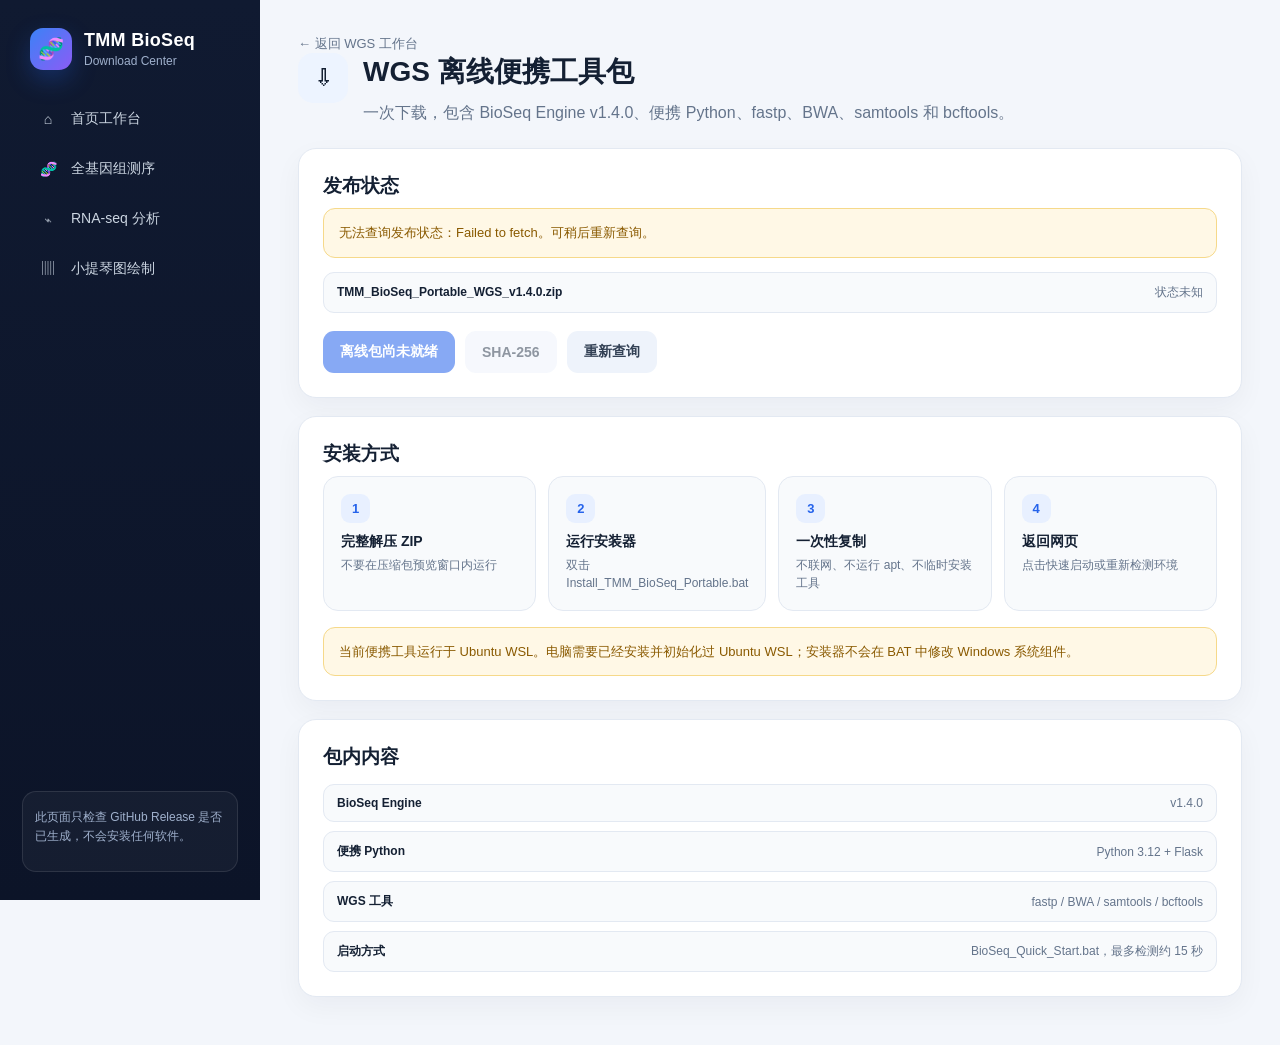
==== downloads/index.html @ 25191772 "Add portable WGS package download center" ====
<!DOCTYPE html>
<html lang="zh-CN">
<head>
<meta charset="UTF-8">
<meta name="viewport" content="width=device-width,initial-scale=1.0">
<meta http-equiv="Cache-Control" content="no-cache, no-store, must-revalidate">
<meta http-equiv="Pragma" content="no-cache">
<meta http-equiv="Expires" content="0">
<title>TMM BioSeq 离线工具包下载</title>
<link rel="stylesheet" href="../assets/style.css?v=20260730-5">
<link rel="stylesheet" href="../assets/engine-status.css?v=20260730-5">
</head>
<body>
<div class="app-shell">
  <aside class="sidebar">
    <div class="brand"><div class="brand-mark">🧬</div><div><strong>TMM BioSeq</strong><span>Download Center</span></div></div>
    <nav class="side-nav">
      <a href="../?v=20260730-5"><span class="nav-icon">⌂</span>首页工作台</a>
      <a href="../WGS/?v=20260730-5"><span class="nav-icon">🧬</span>全基因组测序</a>
      <a href="../RNAseq/?v=20260730-5"><span class="nav-icon">⌁</span>RNA-seq 分析</a>
      <a href="../Violin/?v=20260730-5"><span class="nav-icon">▥</span>小提琴图绘制</a>
    </nav>
    <div class="sidebar-footer"><p>此页面只检查 GitHub Release 是否已生成，不会安装任何软件。</p></div>
  </aside>

  <main class="main-content">
    <div class="module-page">
      <a class="back-link" href="../WGS/?v=20260730-5">← 返回 WGS 工作台</a>
      <div class="page-head">
        <div class="page-title"><div class="module-icon">⇩</div><div><h1>WGS 离线便携工具包</h1><p>一次下载，包含 BioSeq Engine v1.4.0、便携 Python、fastp、BWA、samtools 和 bcftools。</p></div></div>
      </div>

      <section class="panel">
        <h3>发布状态</h3>
        <div id="releaseStatus" class="notice info">正在查询 GitHub Release…</div>
        <div id="assetSummary" class="file-summary" style="margin-top:14px">
          <div class="file-item"><strong>TMM_BioSeq_Portable_WGS_v1.4.0.zip</strong><span>查询中</span></div>
        </div>
        <div class="action-row">
          <a id="downloadButton" class="btn" href="#" aria-disabled="true" style="pointer-events:none;opacity:.55">离线包尚未就绪</a>
          <a id="checksumButton" class="btn secondary" href="#" aria-disabled="true" style="pointer-events:none;opacity:.55">SHA-256</a>
          <button class="btn secondary" type="button" onclick="checkRelease()">重新查询</button>
        </div>
      </section>

      <section class="panel" style="margin-top:18px">
        <h3>安装方式</h3>
        <div class="workflow">
          <div class="workflow-step"><strong>1</strong><b>完整解压 ZIP</b><span>不要在压缩包预览窗口内运行</span></div>
          <div class="workflow-step"><strong>2</strong><b>运行安装器</b><span>双击 Install_TMM_BioSeq_Portable.bat</span></div>
          <div class="workflow-step"><strong>3</strong><b>一次性复制</b><span>不联网、不运行 apt、不临时安装工具</span></div>
          <div class="workflow-step"><strong>4</strong><b>返回网页</b><span>点击快速启动或重新检测环境</span></div>
        </div>
        <div class="notice" style="margin-top:16px">当前便携工具运行于 Ubuntu WSL。电脑需要已经安装并初始化过 Ubuntu WSL；安装器不会在 BAT 中修改 Windows 系统组件。</div>
      </section>

      <section class="panel" style="margin-top:18px">
        <h3>包内内容</h3>
        <div class="file-summary">
          <div class="file-item"><strong>BioSeq Engine</strong><span>v1.4.0</span></div>
          <div class="file-item"><strong>便携 Python</strong><span>Python 3.12 + Flask</span></div>
          <div class="file-item"><strong>WGS 工具</strong><span>fastp / BWA / samtools / bcftools</span></div>
          <div class="file-item"><strong>启动方式</strong><span>BioSeq_Quick_Start.bat，最多检测约 15 秒</span></div>
        </div>
      </section>
    </div>
  </main>
</div>
<script>
const RELEASE_API='https://api.github.com/repos/ttmmss278-png/TMM/releases/tags/bioseq-portable-v1.4.0';
const PACKAGE_NAME='TMM_BioSeq_Portable_WGS_v1.4.0.zip';
const CHECKSUM_NAME=PACKAGE_NAME+'.sha256';

function formatBytes(bytes){
  if(!Number.isFinite(bytes)||bytes<=0) return '未知大小';
  const units=['B','KB','MB','GB'];
  const index=Math.min(Math.floor(Math.log(bytes)/Math.log(1024)),units.length-1);
  return `${(bytes/Math.pow(1024,index)).toFixed(index===0?0:1)} ${units[index]}`;
}

function setLink(id,asset,label){
  const link=document.getElementById(id);
  if(!asset){
    link.href='#';
    link.setAttribute('aria-disabled','true');
    link.style.pointerEvents='none';
    link.style.opacity='.55';
    if(label) link.textContent=label;
    return;
  }
  link.href=asset.browser_download_url;
  link.removeAttribute('aria-disabled');
  link.style.pointerEvents='';
  link.style.opacity='';
  if(label) link.textContent=label;
}

async function checkRelease(){
  const status=document.getElementById('releaseStatus');
  const summary=document.getElementById('assetSummary');
  status.className='notice info';
  status.textContent='正在查询 GitHub Release…';
  setLink('downloadButton',null,'离线包尚未就绪');
  setLink('checksumButton',null,'SHA-256');

  try{
    const response=await fetch(RELEASE_API,{cache:'no-store',headers:{Accept:'application/vnd.github+json'}});
    if(response.status===404){
      status.className='notice';
      status.textContent='离线包仍在 GitHub Actions 构建中。无需在网页等待，稍后点击“重新查询”。';
      summary.innerHTML=`<div class="file-item"><strong>${PACKAGE_NAME}</strong><span>构建中</span></div>`;
      return;
    }
    if(!response.ok) throw new Error(`GitHub API 返回 HTTP ${response.status}`);
    const release=await response.json();
    const assets=Array.isArray(release.assets)?release.assets:[];
    const packageAsset=assets.find(asset=>asset.name===PACKAGE_NAME);
    const checksumAsset=assets.find(asset=>asset.name===CHECKSUM_NAME);
    if(!packageAsset){
      status.className='notice';
      status.textContent='Release 已建立，但完整 ZIP 尚未上传完成。稍后重新查询。';
      summary.innerHTML=`<div class="file-item"><strong>${PACKAGE_NAME}</strong><span>正在上传</span></div>`;
      return;
    }
    status.className='notice info';
    status.textContent=`离线包已发布：${release.name||release.tag_name}`;
    summary.innerHTML=`<div class="file-item"><strong>${packageAsset.name}</strong><span>${formatBytes(packageAsset.size)}</span></div>`;
    setLink('downloadButton',packageAsset,'下载完整离线包');
    setLink('checksumButton',checksumAsset,checksumAsset?'下载 SHA-256':'SHA-256 尚未上传');
  }catch(error){
    status.className='notice';
    status.textContent=`无法查询发布状态：${error.message}。可稍后重新查询。`;
    summary.innerHTML=`<div class="file-item"><strong>${PACKAGE_NAME}</strong><span>状态未知</span></div>`;
  }
}

document.addEventListener('DOMContentLoaded',checkRelease);
</script>
</body>
</html>
---- assets/style.css ----
:root{--bg:#f3f6fb;--surface:#ffffff;--surface-soft:#f8fafc;--text:#142033;--muted:#64748b;--line:#e3e9f2;--primary:#2563eb;--primary-dark:#1d4ed8;--success:#059669;--danger:#dc2626;--sidebar:#101a31;--sidebar-soft:#1a2745;--shadow:0 16px 40px rgba(15,23,42,.08);--radius:18px}*{box-sizing:border-box}html{min-height:100%;background:var(--bg)}body{margin:0;min-height:100vh;font-family:"Microsoft YaHei","PingFang SC",Arial,sans-serif;background:var(--bg);color:var(--text)}a{color:inherit}.app-shell{display:grid;grid-template-columns:260px minmax(0,1fr);min-height:100vh}.sidebar{position:sticky;top:0;height:100vh;padding:28px 22px;background:linear-gradient(180deg,#101a31 0%,#0c1428 100%);color:#fff;display:flex;flex-direction:column}.brand{display:flex;align-items:center;gap:12px;padding:0 8px 28px}.brand-mark{width:42px;height:42px;border-radius:13px;display:grid;place-items:center;background:linear-gradient(135deg,#3b82f6,#8b5cf6);font-size:21px;box-shadow:0 10px 24px rgba(37,99,235,.28)}.brand strong{display:block;font-size:18px;letter-spacing:.3px}.brand span{display:block;margin-top:3px;color:#9fb0cc;font-size:12px}.side-nav{display:grid;gap:8px}.side-nav a{display:flex;align-items:center;gap:11px;padding:12px 14px;border-radius:12px;color:#cbd5e1;text-decoration:none;font-size:14px;transition:.2s ease}.side-nav a:hover,.side-nav a.active{background:var(--sidebar-soft);color:#fff;transform:translateX(2px)}.side-nav .nav-icon{width:24px;text-align:center}.sidebar-footer{margin-top:auto;padding:16px 12px;border:1px solid rgba(255,255,255,.1);border-radius:14px;background:rgba(255,255,255,.04)}.sidebar-footer p{margin:0 0 9px;color:#9fb0cc;font-size:12px;line-height:1.6}.engine-dot{display:inline-block;width:9px;height:9px;border-radius:50%;margin-right:7px;background:#f59e0b}.engine-dot.online{background:#10b981}.main-content{min-width:0;padding:34px 38px 48px}.topbar{display:flex;justify-content:space-between;align-items:flex-start;gap:24px;margin-bottom:26px}.eyebrow{margin:0 0 8px;color:var(--primary);font-size:13px;font-weight:700;letter-spacing:.08em;text-transform:uppercase}.topbar h1{margin:0;font-size:31px;line-height:1.25;letter-spacing:-.02em}.subtitle{margin:9px 0 0;color:var(--muted);font-size:15px;line-height:1.7}.status-pill{flex:0 0 auto;display:flex;align-items:center;gap:8px;padding:10px 14px;border:1px solid var(--line);border-radius:999px;background:var(--surface);color:var(--muted);font-size:13px;box-shadow:0 8px 22px rgba(15,23,42,.05)}.hero{position:relative;overflow:hidden;display:grid;grid-template-columns:minmax(0,1.45fr) minmax(300px,.55fr);gap:28px;padding:32px;border-radius:24px;background:linear-gradient(135deg,#ffffff 0%,#f7faff 58%,#eef4ff 100%);border:1px solid #e5ebf5;box-shadow:var(--shadow);margin-bottom:26px}.hero:after{content:"";position:absolute;right:-80px;top:-100px;width:260px;height:260px;border-radius:50%;background:radial-gradient(circle,rgba(37,99,235,.16),rgba(37,99,235,0) 70%)}.hero-copy{position:relative;z-index:1}.hero h2{margin:0 0 12px;font-size:27px}.hero p{max-width:720px;margin:0;color:var(--muted);font-size:15px;line-height:1.8}.hero-actions{display:flex;flex-wrap:wrap;gap:11px;margin-top:22px}.hero-metrics{position:relative;z-index:1;display:grid;grid-template-columns:1fr 1fr;gap:12px}.metric{padding:18px;border-radius:16px;background:rgba(255,255,255,.82);border:1px solid rgba(214,224,239,.9)}.metric strong{display:block;font-size:24px}.metric span{display:block;margin-top:5px;color:var(--muted);font-size:12px}.section-heading{display:flex;justify-content:space-between;align-items:end;gap:18px;margin:28px 0 15px}.section-heading h2{margin:0;font-size:20px}.section-heading p{margin:0;color:var(--muted);font-size:13px}.module-grid{display:grid;grid-template-columns:repeat(3,minmax(0,1fr));gap:18px}.module-card{position:relative;display:flex;flex-direction:column;min-height:250px;padding:24px;border:1px solid var(--line);border-radius:var(--radius);background:var(--surface);text-decoration:none;box-shadow:0 10px 28px rgba(15,23,42,.05);transition:.22s ease}.module-card:hover{transform:translateY(-5px);border-color:#b8cdf8;box-shadow:0 20px 42px rgba(37,99,235,.12)}.module-icon{width:50px;height:50px;border-radius:15px;display:grid;place-items:center;background:#edf4ff;font-size:24px;margin-bottom:20px}.module-card h3{margin:0 0 9px;font-size:19px}.module-card p{margin:0;color:var(--muted);font-size:14px;line-height:1.7}.tag-row{display:flex;flex-wrap:wrap;gap:7px;margin:18px 0 20px}.tag{padding:5px 8px;border-radius:999px;background:#f1f5f9;color:#526177;font-size:11px}.module-enter{margin-top:auto;display:flex;align-items:center;justify-content:space-between;color:var(--primary);font-size:13px;font-weight:700}.module-enter b{font-size:20px;transition:.2s}.module-card:hover .module-enter b{transform:translateX(4px)}.panel-grid{display:grid;grid-template-columns:1fr 1fr;gap:18px;margin-top:18px}.panel,.result-panel{background:var(--surface);border:1px solid var(--line);border-radius:var(--radius);padding:24px;box-shadow:0 10px 28px rgba(15,23,42,.045)}.panel h2,.panel h3,.result-panel h3{margin:0 0 9px}.panel p,.result-panel p{color:var(--muted);line-height:1.7}.workflow{display:grid;grid-template-columns:repeat(4,1fr);gap:12px}.workflow-step{padding:17px;border-radius:15px;background:var(--surface-soft);border:1px solid var(--line)}.workflow-step strong{display:grid;place-items:center;width:29px;height:29px;border-radius:9px;background:#e8f0ff;color:var(--primary);font-size:13px;margin-bottom:10px}.workflow-step b{display:block;font-size:14px}.workflow-step span{display:block;margin-top:5px;color:var(--muted);font-size:12px;line-height:1.55}.btn{display:inline-flex;align-items:center;justify-content:center;gap:8px;min-height:42px;padding:0 17px;border:0;border-radius:11px;background:var(--primary);color:#fff;text-decoration:none;font:inherit;font-size:14px;font-weight:700;cursor:pointer;transition:.18s ease}.btn:hover{background:var(--primary-dark);transform:translateY(-1px)}.btn:disabled{opacity:.48;cursor:not-allowed;transform:none}.btn.secondary{background:#eef3fb;color:#334155}.btn.secondary:hover{background:#e4ebf5}.btn.danger{background:#fee2e2;color:#b91c1c}.btn.small{min-height:36px;padding:0 13px;font-size:12px}.module-page{max-width:1320px;margin:0 auto}.page-head{display:flex;justify-content:space-between;align-items:flex-start;gap:24px;margin-bottom:22px}.page-title{display:flex;align-items:flex-start;gap:15px}.page-title .module-icon{margin:0}.page-title h1{margin:0;font-size:28px}.page-title p{margin:8px 0 0;color:var(--muted);line-height:1.7}.form-grid{display:grid;grid-template-columns:repeat(2,minmax(0,1fr));gap:16px}.field{display:grid;gap:8px}.field.full{grid-column:1/-1}.field label{font-size:13px;font-weight:700}.field small{color:var(--muted);font-size:12px;line-height:1.55}input,textarea,select{width:100%;min-height:44px;padding:10px 12px;border:1px solid #d8e0ec;border-radius:11px;background:#fff;color:var(--text);font:inherit;outline:none;transition:.18s}textarea{min-height:110px;resize:vertical}input:focus,textarea:focus,select:focus{border-color:#86aaf4;box-shadow:0 0 0 4px rgba(37,99,235,.1)}input[type=file]{padding:9px;background:#fbfdff}.action-row{display:flex;flex-wrap:wrap;gap:10px;margin-top:18px}.file-summary{display:grid;gap:9px;margin-top:14px}.file-item{display:flex;align-items:center;justify-content:space-between;gap:14px;padding:11px 13px;border-radius:11px;background:#f8fafc;border:1px solid var(--line);font-size:12px}.file-item strong{overflow:hidden;text-overflow:ellipsis;white-space:nowrap}.file-item span{flex:0 0 auto;color:var(--muted)}.result-panel{margin-top:18px}.result-box{min-height:100px;padding:16px;border-radius:13px;background:#0f172a;color:#d9e4f4;font-family:Consolas,monospace;font-size:12px;line-height:1.7;white-space:pre-wrap;overflow:auto}.result-files{display:grid;gap:10px;margin-top:14px}.result-file{display:flex;align-items:center;justify-content:space-between;gap:12px;padding:11px 13px;border:1px solid var(--line);border-radius:11px;background:#fff}.result-file a{color:var(--primary);font-size:12px}.preview-image{display:block;max-width:100%;margin-top:15px;border-radius:12px;border:1px solid var(--line)}.notice{padding:13px 15px;border-radius:12px;background:#fff8e6;border:1px solid #f6d98a;color:#8a5a00;font-size:13px;line-height:1.65}.notice.info{background:#eef5ff;border-color:#c8dafd;color:#1e4e9b}.back-link{display:inline-flex;align-items:center;gap:7px;color:var(--muted);text-decoration:none;font-size:13px}.back-link:hover{color:var(--primary)}@media(max-width:1100px){.module-grid{grid-template-columns:1fr 1fr}.hero{grid-template-columns:1fr}.panel-grid{grid-template-columns:1fr}.workflow{grid-template-columns:1fr 1fr}}@media(max-width:760px){.app-shell{display:block}.sidebar{position:relative;width:100%;height:auto;padding:18px}.brand{padding-bottom:15px}.side-nav{grid-template-columns:repeat(2,1fr)}.sidebar-footer{display:none}.main-content{padding:24px 16px 36px}.topbar,.page-head{display:block}.status-pill{margin-top:15px;width:max-content}.module-grid,.form-grid{grid-template-columns:1fr}.hero{padding:23px}.hero-metrics{grid-template-columns:1fr 1fr}.workflow{grid-template-columns:1fr}.field.full{grid-column:auto}.side-nav a{margin:0}.topbar h1,.page-title h1{font-size:25px}}
---- assets/engine-status.css ----
.engine-start-btn{margin-left:9px;padding:4px 9px;border:1px solid currentColor;border-radius:8px;background:transparent;color:inherit;font:inherit;font-size:12px;font-weight:700;cursor:pointer}.engine-start-btn:hover{background:rgba(37,99,235,.1)}.sidebar .engine-start-btn{border-color:rgba(255,255,255,.35);color:#fff}.sidebar .engine-start-btn:hover{background:rgba(255,255,255,.12)}.engine-dot.starting{background:#3b82f6;animation:bioseq-pulse 1.1s ease-in-out infinite}.engine-status-text{line-height:1.45}@keyframes bioseq-pulse{0%,100%{opacity:.4;transform:scale(.8)}50%{opacity:1;transform:scale(1.15)}}
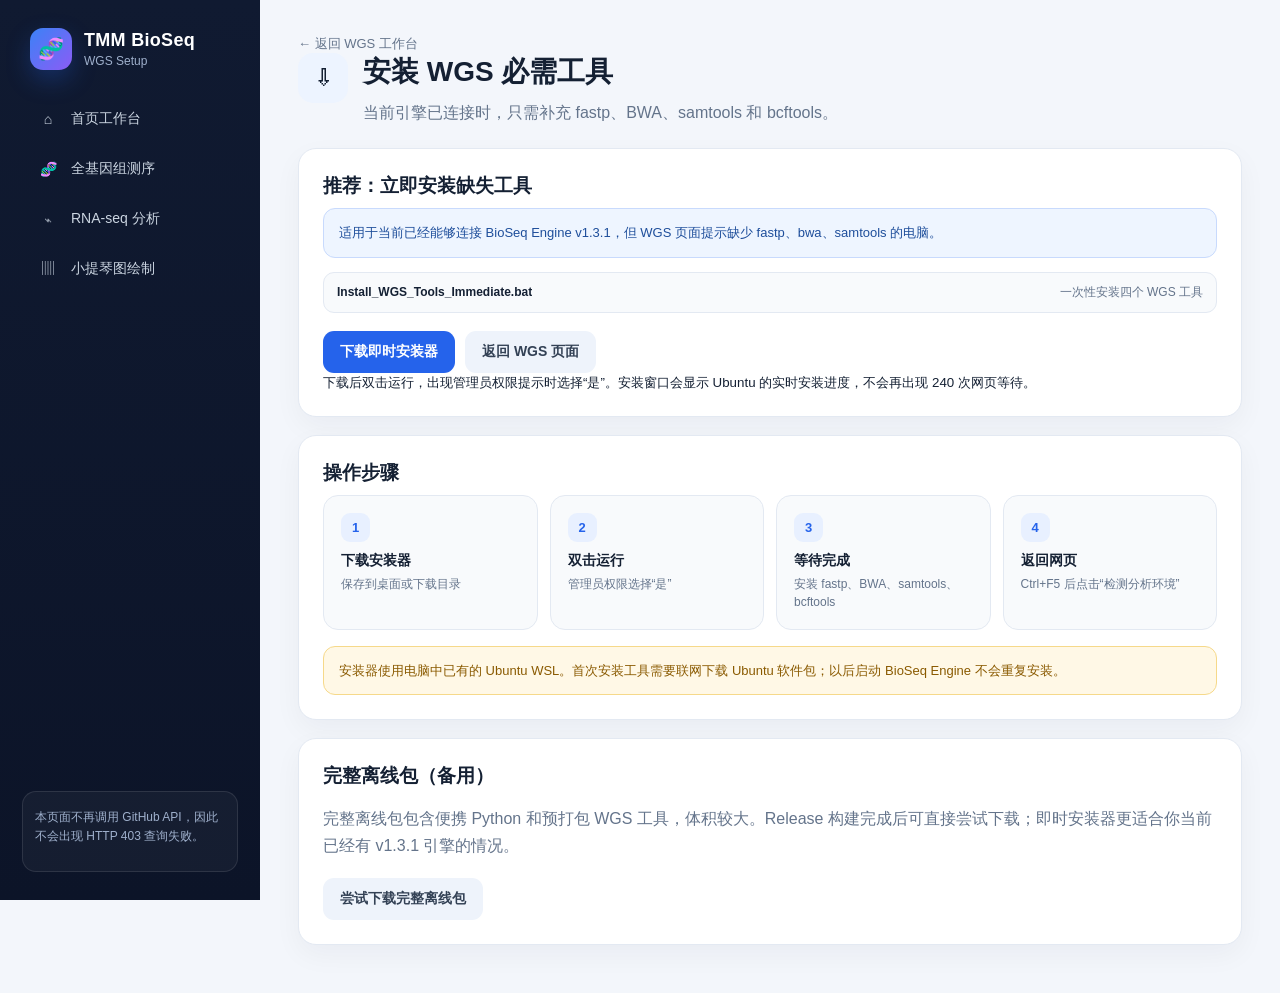
==== commit 4d8dcf79: "Replace rate-limited release query with direct WGS installer downloads" ====
--- a/downloads/index.html
+++ b/downloads/index.html
@@ -6,135 +6,63 @@
 <meta http-equiv="Cache-Control" content="no-cache, no-store, must-revalidate">
 <meta http-equiv="Pragma" content="no-cache">
 <meta http-equiv="Expires" content="0">
-<title>TMM BioSeq 离线工具包下载</title>
-<link rel="stylesheet" href="../assets/style.css?v=20260730-5">
-<link rel="stylesheet" href="../assets/engine-status.css?v=20260730-5">
+<title>TMM BioSeq WGS 工具安装</title>
+<link rel="stylesheet" href="../assets/style.css?v=20260730-7">
+<link rel="stylesheet" href="../assets/engine-status.css?v=20260730-7">
 </head>
 <body>
 <div class="app-shell">
   <aside class="sidebar">
-    <div class="brand"><div class="brand-mark">🧬</div><div><strong>TMM BioSeq</strong><span>Download Center</span></div></div>
+    <div class="brand"><div class="brand-mark">🧬</div><div><strong>TMM BioSeq</strong><span>WGS Setup</span></div></div>
     <nav class="side-nav">
-      <a href="../?v=20260730-5"><span class="nav-icon">⌂</span>首页工作台</a>
-      <a href="../WGS/?v=20260730-5"><span class="nav-icon">🧬</span>全基因组测序</a>
-      <a href="../RNAseq/?v=20260730-5"><span class="nav-icon">⌁</span>RNA-seq 分析</a>
-      <a href="../Violin/?v=20260730-5"><span class="nav-icon">▥</span>小提琴图绘制</a>
+      <a href="../?v=20260730-7"><span class="nav-icon">⌂</span>首页工作台</a>
+      <a href="../WGS/?v=20260730-7"><span class="nav-icon">🧬</span>全基因组测序</a>
+      <a href="../RNAseq/?v=20260730-7"><span class="nav-icon">⌁</span>RNA-seq 分析</a>
+      <a href="../Violin/?v=20260730-7"><span class="nav-icon">▥</span>小提琴图绘制</a>
     </nav>
-    <div class="sidebar-footer"><p>此页面只检查 GitHub Release 是否已生成，不会安装任何软件。</p></div>
+    <div class="sidebar-footer"><p>本页面不再调用 GitHub API，因此不会出现 HTTP 403 查询失败。</p></div>
   </aside>
 
   <main class="main-content">
     <div class="module-page">
-      <a class="back-link" href="../WGS/?v=20260730-5">← 返回 WGS 工作台</a>
+      <a class="back-link" href="../WGS/?v=20260730-7">← 返回 WGS 工作台</a>
       <div class="page-head">
-        <div class="page-title"><div class="module-icon">⇩</div><div><h1>WGS 离线便携工具包</h1><p>一次下载，包含 BioSeq Engine v1.4.0、便携 Python、fastp、BWA、samtools 和 bcftools。</p></div></div>
+        <div class="page-title"><div class="module-icon">⇩</div><div><h1>安装 WGS 必需工具</h1><p>当前引擎已连接时，只需补充 fastp、BWA、samtools 和 bcftools。</p></div></div>
       </div>
 
       <section class="panel">
-        <h3>发布状态</h3>
-        <div id="releaseStatus" class="notice info">正在查询 GitHub Release…</div>
-        <div id="assetSummary" class="file-summary" style="margin-top:14px">
-          <div class="file-item"><strong>TMM_BioSeq_Portable_WGS_v1.4.0.zip</strong><span>查询中</span></div>
+        <h3>推荐：立即安装缺失工具</h3>
+        <div class="notice info">适用于当前已经能够连接 BioSeq Engine v1.3.1，但 WGS 页面提示缺少 fastp、bwa、samtools 的电脑。</div>
+        <div class="file-summary" style="margin-top:14px">
+          <div class="file-item"><strong>Install_WGS_Tools_Immediate.bat</strong><span>一次性安装四个 WGS 工具</span></div>
         </div>
         <div class="action-row">
-          <a id="downloadButton" class="btn" href="#" aria-disabled="true" style="pointer-events:none;opacity:.55">离线包尚未就绪</a>
-          <a id="checksumButton" class="btn secondary" href="#" aria-disabled="true" style="pointer-events:none;opacity:.55">SHA-256</a>
-          <button class="btn secondary" type="button" onclick="checkRelease()">重新查询</button>
+          <a class="btn" href="https://github.com/ttmmss278-png/TMM/raw/refs/heads/main/BioSeq_Local_Service/Install_WGS_Tools_Immediate.bat">下载即时安装器</a>
+          <a class="btn secondary" href="../WGS/?v=20260730-7">返回 WGS 页面</a>
         </div>
+        <small>下载后双击运行，出现管理员权限提示时选择“是”。安装窗口会显示 Ubuntu 的实时安装进度，不会再出现 240 次网页等待。</small>
       </section>
 
       <section class="panel" style="margin-top:18px">
-        <h3>安装方式</h3>
+        <h3>操作步骤</h3>
         <div class="workflow">
-          <div class="workflow-step"><strong>1</strong><b>完整解压 ZIP</b><span>不要在压缩包预览窗口内运行</span></div>
-          <div class="workflow-step"><strong>2</strong><b>运行安装器</b><span>双击 Install_TMM_BioSeq_Portable.bat</span></div>
-          <div class="workflow-step"><strong>3</strong><b>一次性复制</b><span>不联网、不运行 apt、不临时安装工具</span></div>
-          <div class="workflow-step"><strong>4</strong><b>返回网页</b><span>点击快速启动或重新检测环境</span></div>
+          <div class="workflow-step"><strong>1</strong><b>下载安装器</b><span>保存到桌面或下载目录</span></div>
+          <div class="workflow-step"><strong>2</strong><b>双击运行</b><span>管理员权限选择“是”</span></div>
+          <div class="workflow-step"><strong>3</strong><b>等待完成</b><span>安装 fastp、BWA、samtools、bcftools</span></div>
+          <div class="workflow-step"><strong>4</strong><b>返回网页</b><span>Ctrl+F5 后点击“检测分析环境”</span></div>
         </div>
-        <div class="notice" style="margin-top:16px">当前便携工具运行于 Ubuntu WSL。电脑需要已经安装并初始化过 Ubuntu WSL；安装器不会在 BAT 中修改 Windows 系统组件。</div>
+        <div class="notice" style="margin-top:16px">安装器使用电脑中已有的 Ubuntu WSL。首次安装工具需要联网下载 Ubuntu 软件包；以后启动 BioSeq Engine 不会重复安装。</div>
       </section>
 
       <section class="panel" style="margin-top:18px">
-        <h3>包内内容</h3>
-        <div class="file-summary">
-          <div class="file-item"><strong>BioSeq Engine</strong><span>v1.4.0</span></div>
-          <div class="file-item"><strong>便携 Python</strong><span>Python 3.12 + Flask</span></div>
-          <div class="file-item"><strong>WGS 工具</strong><span>fastp / BWA / samtools / bcftools</span></div>
-          <div class="file-item"><strong>启动方式</strong><span>BioSeq_Quick_Start.bat，最多检测约 15 秒</span></div>
+        <h3>完整离线包（备用）</h3>
+        <p>完整离线包包含便携 Python 和预打包 WGS 工具，体积较大。Release 构建完成后可直接尝试下载；即时安装器更适合你当前已经有 v1.3.1 引擎的情况。</p>
+        <div class="action-row">
+          <a class="btn secondary" href="https://github.com/ttmmss278-png/TMM/releases/download/bioseq-portable-v1.4.0/TMM_BioSeq_Portable_WGS_v1.4.0.zip">尝试下载完整离线包</a>
         </div>
       </section>
     </div>
   </main>
 </div>
-<script>
-const RELEASE_API='https://api.github.com/repos/ttmmss278-png/TMM/releases/tags/bioseq-portable-v1.4.0';
-const PACKAGE_NAME='TMM_BioSeq_Portable_WGS_v1.4.0.zip';
-const CHECKSUM_NAME=PACKAGE_NAME+'.sha256';
-
-function formatBytes(bytes){
-  if(!Number.isFinite(bytes)||bytes<=0) return '未知大小';
-  const units=['B','KB','MB','GB'];
-  const index=Math.min(Math.floor(Math.log(bytes)/Math.log(1024)),units.length-1);
-  return `${(bytes/Math.pow(1024,index)).toFixed(index===0?0:1)} ${units[index]}`;
-}
-
-function setLink(id,asset,label){
-  const link=document.getElementById(id);
-  if(!asset){
-    link.href='#';
-    link.setAttribute('aria-disabled','true');
-    link.style.pointerEvents='none';
-    link.style.opacity='.55';
-    if(label) link.textContent=label;
-    return;
-  }
-  link.href=asset.browser_download_url;
-  link.removeAttribute('aria-disabled');
-  link.style.pointerEvents='';
-  link.style.opacity='';
-  if(label) link.textContent=label;
-}
-
-async function checkRelease(){
-  const status=document.getElementById('releaseStatus');
-  const summary=document.getElementById('assetSummary');
-  status.className='notice info';
-  status.textContent='正在查询 GitHub Release…';
-  setLink('downloadButton',null,'离线包尚未就绪');
-  setLink('checksumButton',null,'SHA-256');
-
-  try{
-    const response=await fetch(RELEASE_API,{cache:'no-store',headers:{Accept:'application/vnd.github+json'}});
-    if(response.status===404){
-      status.className='notice';
-      status.textContent='离线包仍在 GitHub Actions 构建中。无需在网页等待，稍后点击“重新查询”。';
-      summary.innerHTML=`<div class="file-item"><strong>${PACKAGE_NAME}</strong><span>构建中</span></div>`;
-      return;
-    }
-    if(!response.ok) throw new Error(`GitHub API 返回 HTTP ${response.status}`);
-    const release=await response.json();
-    const assets=Array.isArray(release.assets)?release.assets:[];
-    const packageAsset=assets.find(asset=>asset.name===PACKAGE_NAME);
-    const checksumAsset=assets.find(asset=>asset.name===CHECKSUM_NAME);
-    if(!packageAsset){
-      status.className='notice';
-      status.textContent='Release 已建立，但完整 ZIP 尚未上传完成。稍后重新查询。';
-      summary.innerHTML=`<div class="file-item"><strong>${PACKAGE_NAME}</strong><span>正在上传</span></div>`;
-      return;
-    }
-    status.className='notice info';
-    status.textContent=`离线包已发布：${release.name||release.tag_name}`;
-    summary.innerHTML=`<div class="file-item"><strong>${packageAsset.name}</strong><span>${formatBytes(packageAsset.size)}</span></div>`;
-    setLink('downloadButton',packageAsset,'下载完整离线包');
-    setLink('checksumButton',checksumAsset,checksumAsset?'下载 SHA-256':'SHA-256 尚未上传');
-  }catch(error){
-    status.className='notice';
-    status.textContent=`无法查询发布状态：${error.message}。可稍后重新查询。`;
-    summary.innerHTML=`<div class="file-item"><strong>${PACKAGE_NAME}</strong><span>状态未知</span></div>`;
-  }
-}
-
-document.addEventListener('DOMContentLoaded',checkRelease);
-</script>
 </body>
-</html>+</html>
